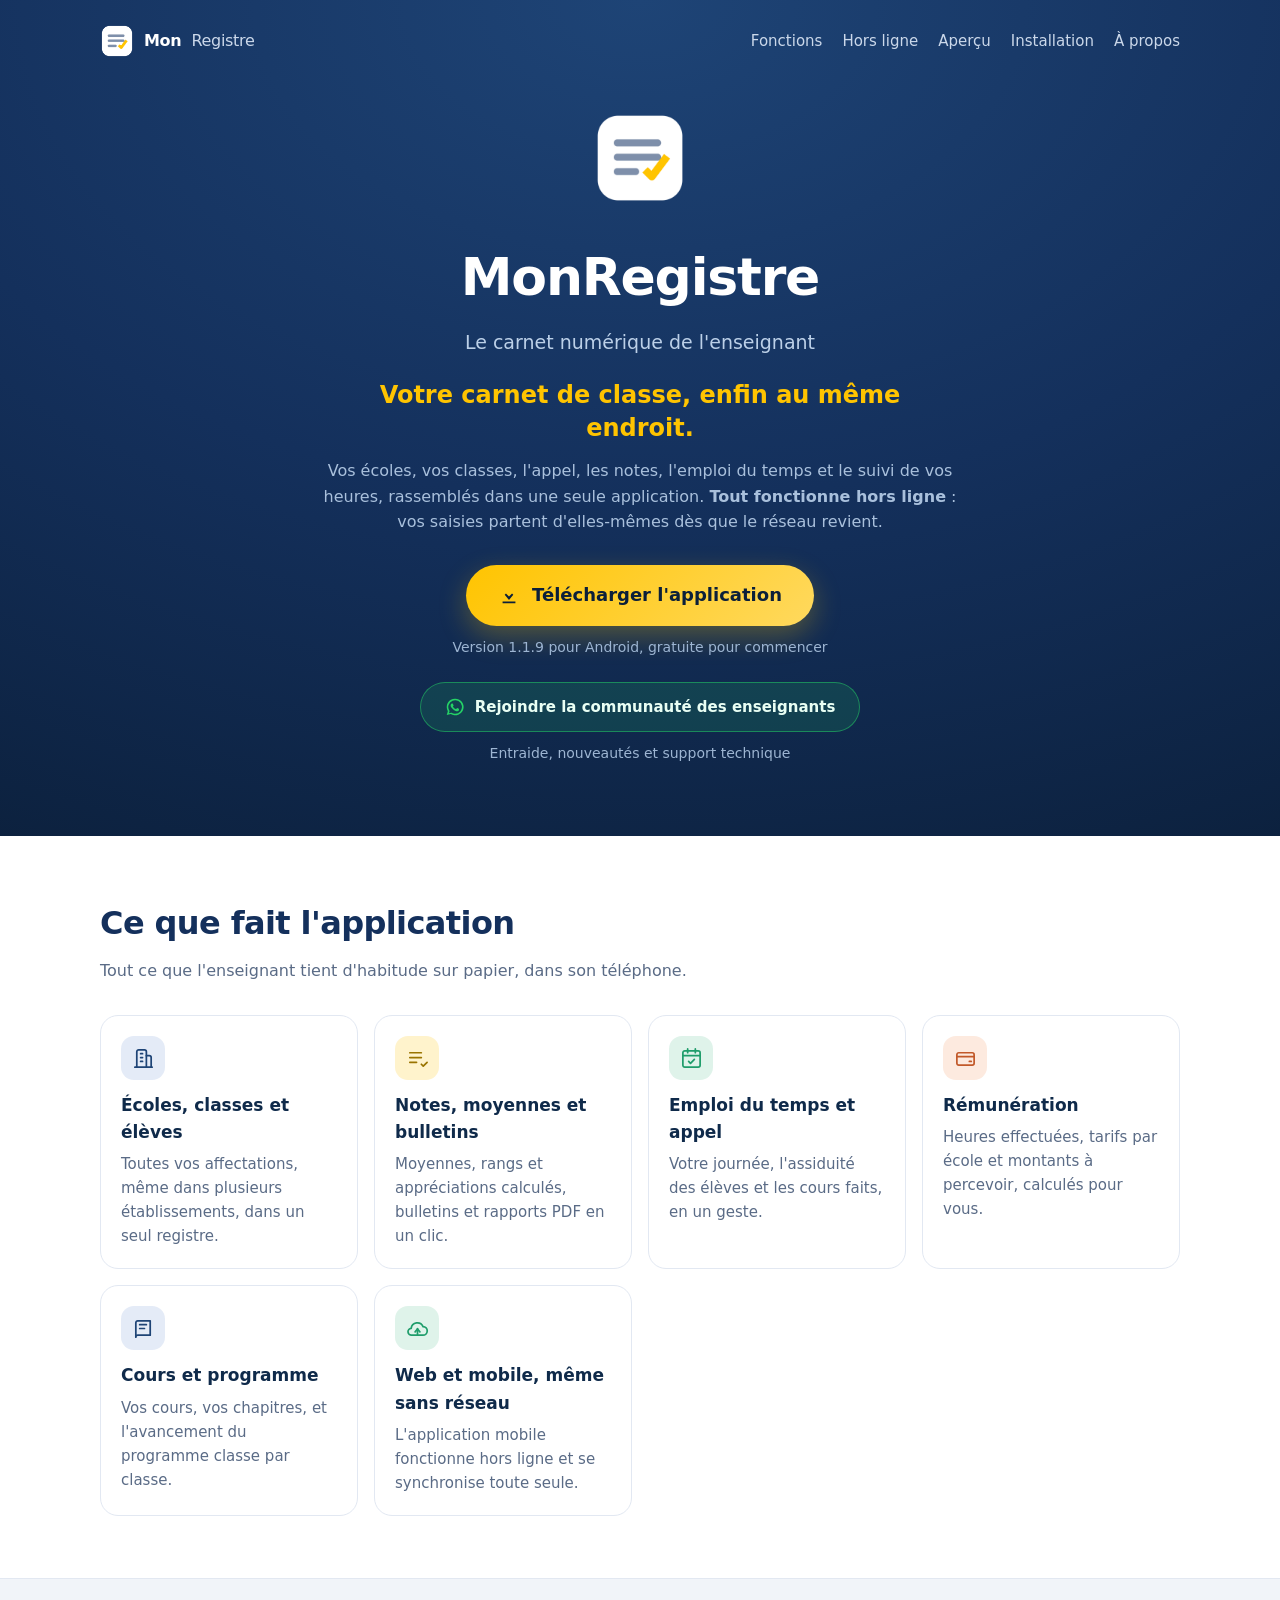
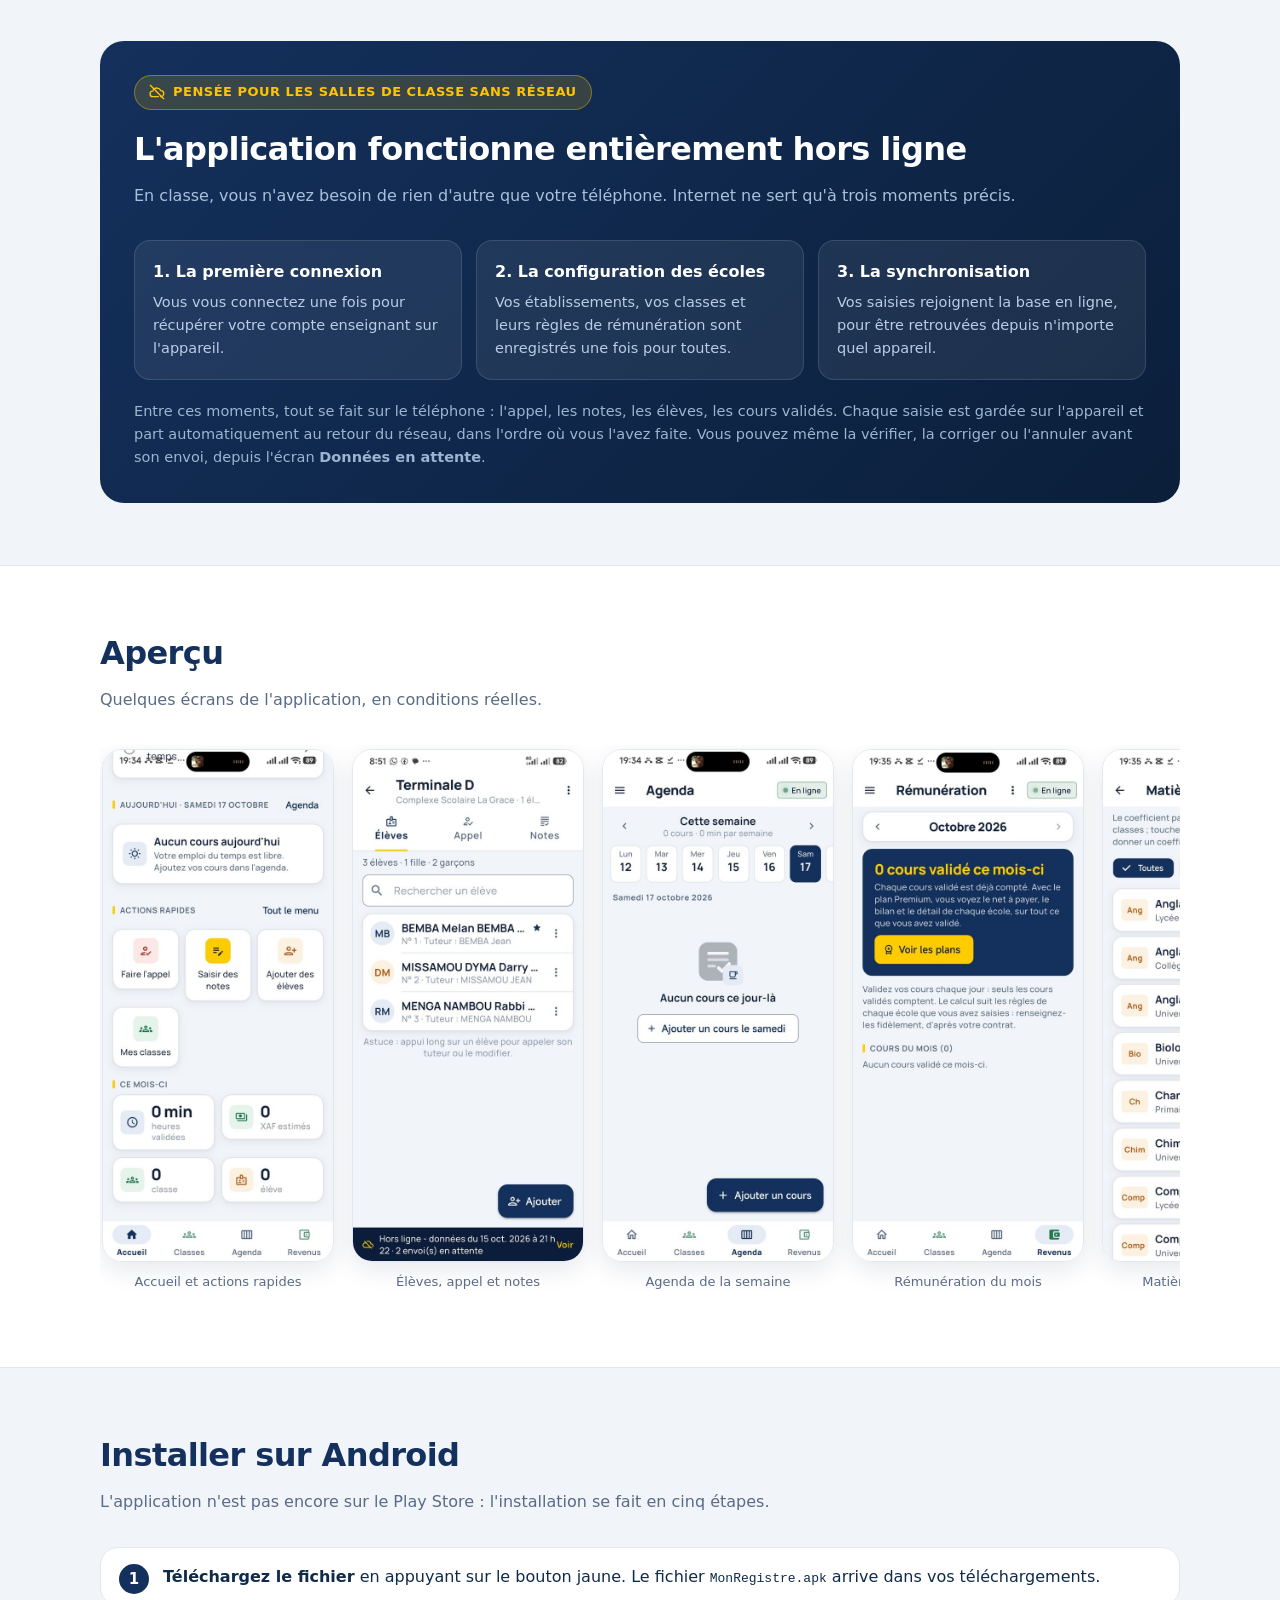
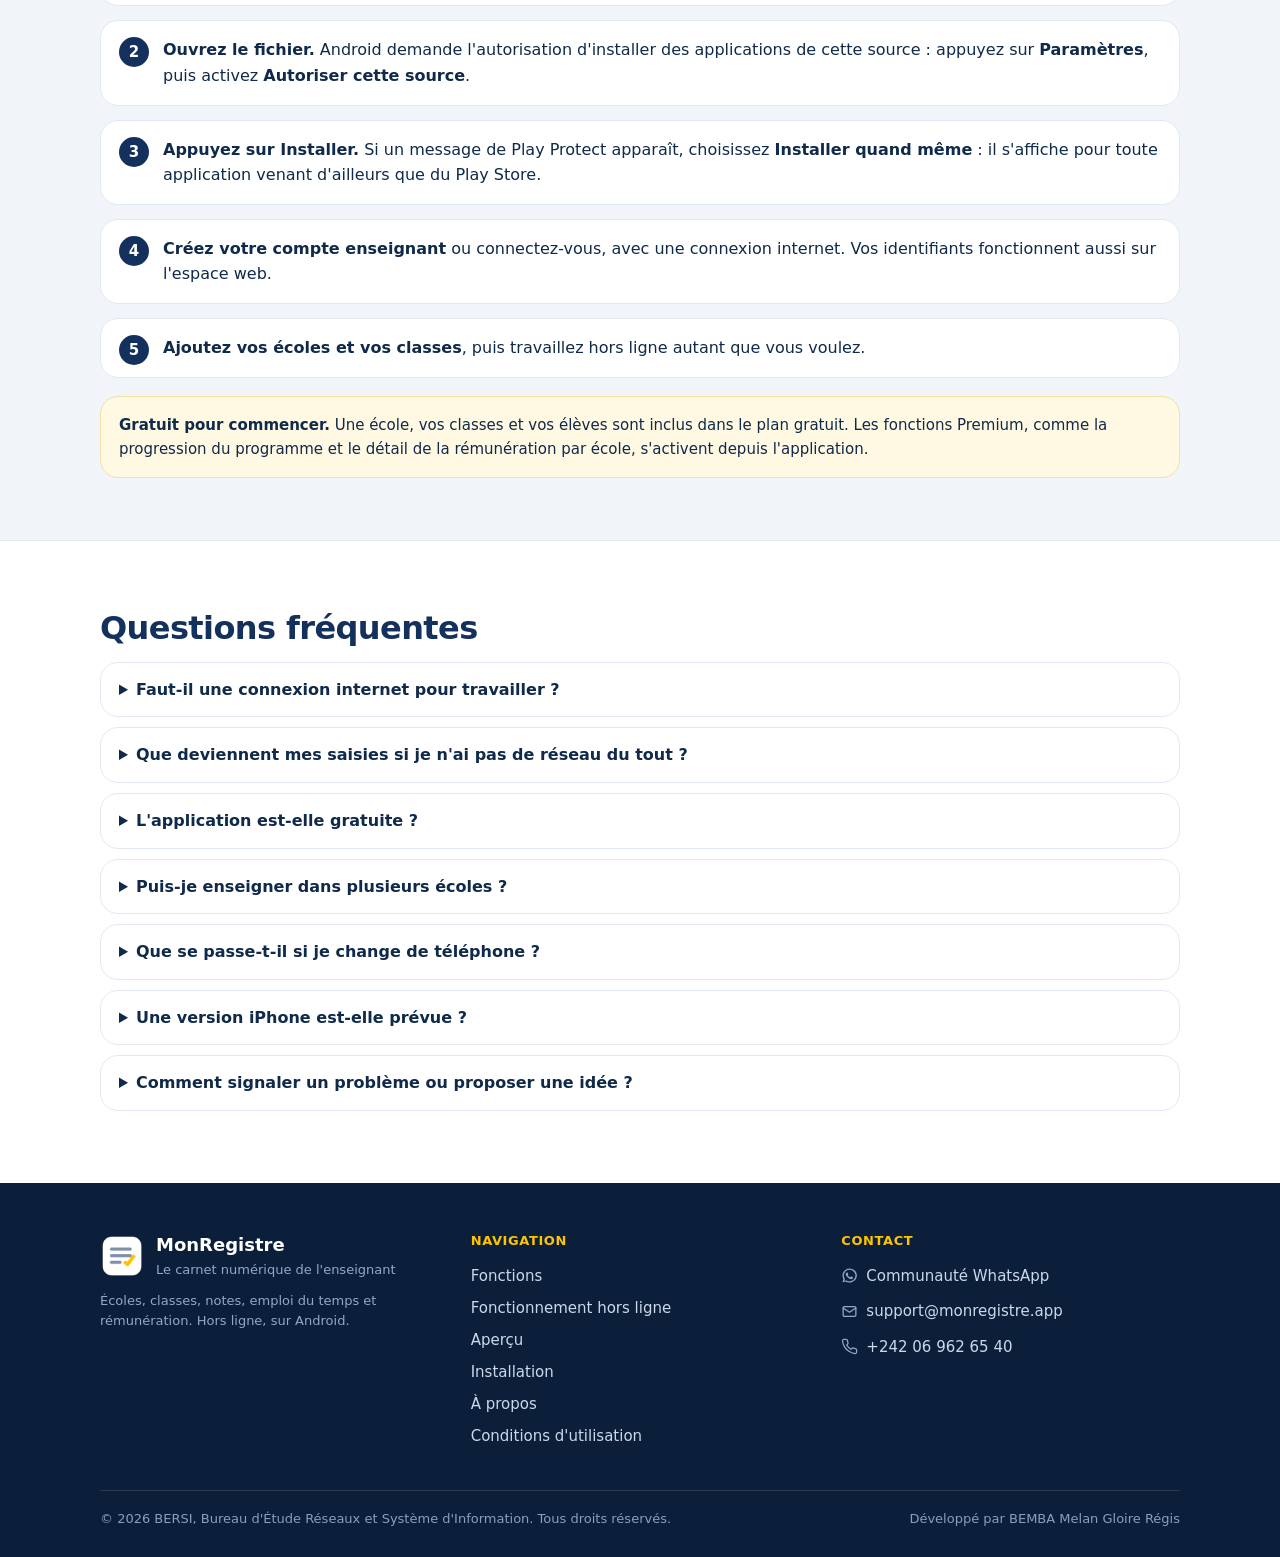
==== index.html @ e122d0eb "Mise à jour de MonRegistre" ====
<!DOCTYPE html>
<html lang="fr">
<head>
<meta charset="utf-8">
<meta name="viewport" content="width=device-width, initial-scale=1">
<title>MonRegistre - Le carnet numérique de l'enseignant</title>
<meta name="description" content="Écoles, classes, élèves, appel, notes, bulletins, emploi du temps et rémunération. L'application fonctionne entièrement hors ligne et se synchronise toute seule. Téléchargement gratuit pour Android.">
<meta name="theme-color" content="#14305C">
<link rel="icon" href="assets/favicon.png" type="image/png">
<meta property="og:title" content="MonRegistre - Le carnet numérique de l'enseignant">
<meta property="og:description" content="Votre carnet de classe, enfin au même endroit. Fonctionne hors ligne, sur Android.">
<meta property="og:image" content="assets/social.png">
<meta property="og:type" content="website">
<style>
  :root {
    --deep:   #0B1F3A;
    --navy:   #14305C;
    --steel:  #1E4476;
    --yellow: #FFC400;
    --amber:  #FFD95E;
    --green:  #1F9D6B;
    --ink:    #0F2A4A;
    --grey:   #5A6B86;
    --line:   #E2E8F2;
    --paper:  #F1F4F9;
    --radius: 18px;
  }
  * { box-sizing: border-box; }
  body {
    margin: 0;
    font-family: system-ui, -apple-system, "Segoe UI", Roboto, "Helvetica Neue", Arial, sans-serif;
    color: var(--ink);
    background: #fff;
    line-height: 1.6;
  }
  .wrap { width: min(1080px, 92vw); margin: 0 auto; }
  a { color: var(--steel); }

  /* ---------------------------------------------------------- en-tête */
  header {
    background: radial-gradient(120% 120% at 50% 0%, var(--steel) 0%, var(--navy) 50%, var(--deep) 100%);
    color: #fff;
    padding: 24px 0 72px;
    text-align: center;
  }
  .nav { display: flex; align-items: center; justify-content: space-between; margin-bottom: 52px; }
  .brand { display: flex; align-items: center; gap: 10px; font-weight: 800; letter-spacing: -.3px; }
  .brand img { width: 34px; height: 34px; }
  .brand b { font-weight: 800; }
  .brand span { font-weight: 400; color: #cbd8ea; }
  .nav-links { display: flex; align-items: center; }
  .nav-links a { color: #cbd8ea; text-decoration: none; font-size: 15px; margin-left: 20px; }
  .nav-links a:hover { color: #fff; }

  .burger {
    display: none; background: none; border: 1px solid rgba(255,255,255,.25);
    border-radius: 12px; padding: 8px 10px; cursor: pointer; color: #fff; line-height: 0;
  }
  .burger svg { width: 24px; height: 24px; }
  .drawer-backdrop {
    position: fixed; inset: 0; background: rgba(11,31,58,.6);
    opacity: 0; pointer-events: none; transition: opacity .25s ease; z-index: 40;
  }
  .drawer {
    position: fixed; top: 0; right: 0; bottom: 0; width: min(78vw, 300px);
    background: var(--navy); border-left: 1px solid rgba(255,255,255,.12);
    transform: translateX(100%); transition: transform .28s ease; z-index: 50;
    padding: 20px; display: flex; flex-direction: column; gap: 4px; text-align: left;
  }
  .drawer-head { display: flex; align-items: center; justify-content: space-between; margin-bottom: 18px; }
  .drawer-head span { display: flex; align-items: center; gap: 10px; color: #fff; font-weight: 800; }
  .drawer-head img { width: 32px; height: 32px; }
  .drawer-head .burger { display: inline-flex; }
  .drawer a {
    display: block; color: #cbd8ea; text-decoration: none; font-size: 16px;
    padding: 13px 12px; border-radius: 12px;
  }
  .drawer a:hover, .drawer a:focus { background: rgba(255,255,255,.08); color: #fff; }
  .drawer .drawer-cta {
    margin-top: 14px; text-align: center; font-weight: 800; color: #0B1F3A;
    background: linear-gradient(135deg, var(--yellow), var(--amber));
  }
  body.menu-ouvert { overflow: hidden; }
  body.menu-ouvert .drawer { transform: translateX(0); }
  body.menu-ouvert .drawer-backdrop { opacity: 1; pointer-events: auto; }

  .hero-logo { width: 96px; height: 96px; }
  header h1 { font-size: clamp(32px, 5.6vw, 52px); margin: 22px 0 8px; letter-spacing: -1.2px; }
  header h1 b { color: #fff; }
  header .slogan { font-size: clamp(16px, 2.4vw, 19px); color: #bcd0e8; margin: 0; }
  header .claim {
    font-size: clamp(18px, 2.8vw, 24px); font-weight: 700; color: var(--yellow);
    margin: 22px auto 0; max-width: 620px; line-height: 1.35;
  }
  header .pitch { max-width: 640px; margin: 14px auto 0; color: #a9c0dc; }

  .cta { margin-top: 30px; display: flex; flex-direction: column; align-items: center; gap: 10px; }
  .btn {
    display: inline-flex; align-items: center; gap: 12px;
    background: linear-gradient(135deg, var(--yellow), var(--amber));
    color: #0B1F3A; font-weight: 800; font-size: 18px;
    padding: 16px 32px; border-radius: 999px; text-decoration: none;
    box-shadow: 0 10px 28px rgba(255,196,0,.28);
  }
  .btn:hover { filter: brightness(1.04); }
  .btn svg { width: 22px; height: 22px; }
  .meta { color: #9db5d2; font-size: 14px; margin: 0; }
  .meta a { color: var(--amber); text-decoration: underline; }
  .btn-whatsapp {
    display: inline-flex; align-items: center; gap: 10px;
    margin-top: 14px; padding: 12px 24px; border-radius: 999px;
    color: #e9fff4; text-decoration: none; font-weight: 700; font-size: 15px;
    background: rgba(37,211,102,.14); border: 1px solid rgba(37,211,102,.5);
  }
  .btn-whatsapp:hover { background: rgba(37,211,102,.24); color: #fff; }
  .btn-whatsapp svg { width: 20px; height: 20px; color: #25D366; }

  /* ---------------------------------------------------------- sections */
  section { padding: 62px 0; }
  section.alt { background: var(--paper); border-top: 1px solid var(--line); border-bottom: 1px solid var(--line); }
  h2 { font-size: clamp(24px, 3.4vw, 32px); letter-spacing: -.6px; margin: 0 0 8px; color: var(--navy); }
  .lead { color: var(--grey); margin: 0 0 32px; }

  .grid { display: grid; gap: 16px; grid-template-columns: repeat(auto-fit, minmax(255px, 1fr)); }
  .card { background: #fff; border: 1px solid var(--line); border-radius: var(--radius); padding: 20px; }
  .card h3 { margin: 12px 0 6px; font-size: 17px; }
  .card p { margin: 0; color: var(--grey); font-size: 15px; }
  .ico { width: 44px; height: 44px; border-radius: 13px; display: grid; place-items: center; }
  .ico svg { width: 23px; height: 23px; }
  .ico.b { background: #E4EBF7; color: var(--steel); }
  .ico.y { background: #FFF3CC; color: #9A7400; }
  .ico.g { background: #DFF3EA; color: var(--green); }
  .ico.o { background: #FDEADF; color: #C2592A; }

  /* ---------------------------------------------------------- hors ligne */
  .offline {
    background: linear-gradient(135deg, var(--navy), var(--deep));
    color: #fff; border-radius: 24px; padding: 34px;
  }
  .offline h2 { color: #fff; }
  .offline .lead { color: #a9c0dc; }
  .offline .badge {
    display: inline-flex; align-items: center; gap: 8px; margin-bottom: 14px;
    background: rgba(255,196,0,.16); color: var(--yellow);
    border: 1px solid rgba(255,196,0,.4); border-radius: 999px;
    padding: 6px 14px; font-size: 13px; font-weight: 700;
    text-transform: uppercase; letter-spacing: .5px;
  }
  .offline .badge svg { width: 16px; height: 16px; }
  .offline-grid { display: grid; gap: 14px; grid-template-columns: repeat(auto-fit, minmax(230px, 1fr)); margin-top: 8px; }
  .offline-item {
    background: rgba(255,255,255,.07); border: 1px solid rgba(255,255,255,.12);
    border-radius: 16px; padding: 18px;
  }
  .offline-item h3 { margin: 0 0 6px; font-size: 16px; color: #fff; }
  .offline-item p { margin: 0; font-size: 14.5px; color: #b9cde6; }
  .offline-note { margin: 20px 0 0; font-size: 14.5px; color: #9db5d2; }

  /* ---------------------------------------------------------- captures */
  .shots { display: flex; gap: 18px; overflow-x: auto; padding: 4px 2px 12px; scroll-snap-type: x mandatory; }
  .shots figure { margin: 0; flex: 0 0 auto; width: 232px; scroll-snap-align: center; }
  .shots img {
    width: 100%; border-radius: 20px; border: 1px solid var(--line); display: block;
    box-shadow: 0 8px 24px rgba(15,42,74,.10);
  }
  .shots figcaption { font-size: 13px; color: var(--grey); margin-top: 10px; text-align: center; }

  /* ---------------------------------------------------------- étapes */
  ol.steps { counter-reset: step; list-style: none; padding: 0; margin: 0; display: grid; gap: 14px; }
  ol.steps li {
    counter-increment: step; position: relative; padding: 16px 18px 16px 62px;
    background: #fff; border: 1px solid var(--line); border-radius: var(--radius);
  }
  ol.steps li::before {
    content: counter(step); position: absolute; left: 18px; top: 16px;
    width: 30px; height: 30px; border-radius: 50%; background: var(--navy); color: #fff;
    display: grid; place-items: center; font-weight: 700; font-size: 15px;
  }
  .note {
    margin-top: 18px; padding: 16px 18px; border-radius: var(--radius);
    background: #FFF8E3; border: 1px solid #F3E0A8; font-size: 15px;
  }

  details { border: 1px solid var(--line); border-radius: var(--radius); padding: 14px 18px; background: #fff; margin-bottom: 10px; }
  details[open] { border-color: #C9D7EB; }
  summary { cursor: pointer; font-weight: 600; }
  details p { color: var(--grey); margin: 10px 0 0; }

  /* ---------------------------------------------------------- pied de page */
  footer { background: var(--deep); color: #a9c0dc; padding: 48px 0 28px; font-size: 15px; }
  footer a { color: #cbd8ea; text-decoration: none; }
  footer a:hover { color: #fff; }
  .foot-grid { display: grid; gap: 32px; grid-template-columns: repeat(auto-fit, minmax(230px, 1fr)); align-items: start; }
  .foot-brand { display: flex; align-items: center; gap: 12px; margin-bottom: 10px; }
  .foot-brand img { width: 44px; height: 44px; }
  .foot-brand b { color: #fff; font-size: 18px; }
  .foot-brand span { display: block; font-size: 13px; color: #90a9c8; }
  .foot-col h4 {
    margin: 0 0 12px; font-size: 13px; letter-spacing: .6px; text-transform: uppercase;
    color: var(--yellow); font-weight: 700;
  }
  .foot-col ul { list-style: none; margin: 0; padding: 0; }
  .foot-col li { margin-bottom: 8px; }
  .foot-col li span { display: inline-flex; align-items: center; gap: 8px; }
  .foot-col svg { width: 17px; height: 17px; flex: none; color: #90a9c8; }
  .foot-bottom {
    margin-top: 34px; padding-top: 18px; border-top: 1px solid rgba(255,255,255,.12);
    display: flex; flex-wrap: wrap; gap: 10px; justify-content: space-between;
    font-size: 13px; color: #87a0bf;
  }

  @media (max-width: 760px) {
    .nav-links { display: none; }
    .nav > .burger { display: inline-flex; }
    .nav { margin-bottom: 34px; }
    .offline { padding: 24px; border-radius: 20px; }
  }
</style>
</head>
<body>

<header>
  <div class="wrap">
    <nav class="nav">
      <span class="brand"><img src="assets/logo.png" alt=""><b>Mon</b><span>Registre</span></span>
      <span class="nav-links">
        <a href="#fonctions">Fonctions</a>
        <a href="#hors-ligne">Hors ligne</a>
        <a href="#apercu">Aperçu</a>
        <a href="#installer">Installation</a>
        <a href="https://monregistre-backend.onrender.com/dashboard/a-propos">À propos</a>
      </span>
      <button class="burger" id="burger" aria-label="Ouvrir le menu" aria-expanded="false" aria-controls="drawer">
        <svg viewBox="0 0 24 24" fill="none" stroke="currentColor" stroke-width="2" stroke-linecap="round">
          <path d="M4 7h16M4 12h16M4 17h16"/>
        </svg>
      </button>
    </nav>

    <img class="hero-logo" src="assets/logo.png" alt="Logo MonRegistre">
    <h1>Mon<b>Registre</b></h1>
    <p class="slogan">Le carnet numérique de l'enseignant</p>
    <p class="claim">Votre carnet de classe, enfin au même endroit.</p>
    <p class="pitch">
      Vos écoles, vos classes, l'appel, les notes, l'emploi du temps et le suivi de vos heures,
      rassemblés dans une seule application. <b>Tout fonctionne hors ligne</b> : vos saisies partent
      d'elles-mêmes dès que le réseau revient.
    </p>

    <div class="cta">
      <a class="btn" id="download"
         href="https://github.com/melangloirebemba-sudo/monregistre-backend/releases/download/V1.1.9/MonRegistre.apk">
        <svg viewBox="0 0 24 24" fill="currentColor" aria-hidden="true"><path d="M12 3v10.6l3.3-3.3 1.4 1.4L12 17.4l-4.7-5.7 1.4-1.4 3.3 3.3V3h2zM5 19h14v2H5v-2z"/></svg>
        Télécharger l'application
      </a>
      <p class="meta" id="release-info">Version 1.1.9 pour Android, gratuite pour commencer</p>

      <a class="btn-whatsapp"
         href="https://chat.whatsapp.com/EX14AOy8iLE2uWjXJ4knBV?s=cl&amp;p=a&amp;mlu=4&amp;ilr=4&amp;iam=2"
         target="_blank" rel="noopener">
        <svg viewBox="0 0 24 24" fill="currentColor" aria-hidden="true"><path d="M12 2a10 10 0 0 0-8.6 15l-1.3 4.7 4.8-1.3A10 10 0 1 0 12 2Zm0 18.2a8.2 8.2 0 0 1-4.2-1.2l-.3-.2-2.8.8.8-2.8-.2-.3A8.2 8.2 0 1 1 12 20.2Zm4.5-6.1c-.2-.1-1.5-.7-1.7-.8s-.4-.1-.6.1-.6.8-.8 1-.3.2-.5.1a6.7 6.7 0 0 1-3.3-2.9c-.2-.4.2-.4.6-1.2a.5.5 0 0 0 0-.5l-.8-1.8c-.2-.5-.4-.4-.6-.4h-.5a1 1 0 0 0-.7.3 2.8 2.8 0 0 0-.9 2.1 4.9 4.9 0 0 0 1 2.6 11 11 0 0 0 4.3 3.8c1.6.6 2.2.7 3 .6a2.5 2.5 0 0 0 1.7-1.2 2.1 2.1 0 0 0 .1-1.2c-.1-.1-.2-.2-.4-.3Z"/></svg>
        Rejoindre la communauté des enseignants
      </a>
      <p class="meta">Entraide, nouveautés et support technique</p>
    </div>
  </div>
</header>

<div class="drawer-backdrop" id="drawer-backdrop"></div>

<aside class="drawer" id="drawer" aria-label="Menu">
  <div class="drawer-head">
    <span><img src="assets/logo.png" alt="">MonRegistre</span>
    <button class="burger" id="drawer-close" aria-label="Fermer le menu">
      <svg viewBox="0 0 24 24" fill="none" stroke="currentColor" stroke-width="2" stroke-linecap="round">
        <path d="M6 6l12 12M18 6L6 18"/>
      </svg>
    </button>
  </div>
  <a href="#fonctions">Fonctions</a>
  <a href="#hors-ligne">Hors ligne</a>
  <a href="#apercu">Aperçu</a>
  <a href="#installer">Installation</a>
  <a href="#questions">Questions fréquentes</a>
  <a href="https://monregistre-backend.onrender.com/dashboard/a-propos">À propos</a>
  <a href="https://monregistre-backend.onrender.com/dashboard/conditions">Conditions d'utilisation</a>
  <a href="https://chat.whatsapp.com/EX14AOy8iLE2uWjXJ4knBV?s=cl&amp;p=a&amp;mlu=4&amp;ilr=4&amp;iam=2" target="_blank" rel="noopener">Communauté WhatsApp</a>
  <a class="drawer-cta"
     href="https://github.com/melangloirebemba-sudo/monregistre-backend/releases/download/V1.1.9/MonRegistre.apk">
    Télécharger l'application
  </a>
</aside>

<section id="fonctions">
  <div class="wrap">
    <h2>Ce que fait l'application</h2>
    <p class="lead">Tout ce que l'enseignant tient d'habitude sur papier, dans son téléphone.</p>
    <div class="grid">

      <div class="card">
        <div class="ico b"><svg viewBox="0 0 24 24" fill="none" stroke="currentColor" stroke-width="1.8" stroke-linecap="round" stroke-linejoin="round"><path d="M3 21h18"/><path d="M5 21V5a2 2 0 0 1 2-2h6a2 2 0 0 1 2 2v16"/><path d="M15 9h3a2 2 0 0 1 2 2v10"/><path d="M9 7h2M9 11h2M9 15h2"/></svg></div>
        <h3>Écoles, classes et élèves</h3>
        <p>Toutes vos affectations, même dans plusieurs établissements, dans un seul registre.</p>
      </div>

      <div class="card">
        <div class="ico y"><svg viewBox="0 0 24 24" fill="none" stroke="currentColor" stroke-width="1.8" stroke-linecap="round" stroke-linejoin="round"><path d="M4 6h12M4 11h12M4 16h7"/><path d="m16 18 2 2 4-4"/></svg></div>
        <h3>Notes, moyennes et bulletins</h3>
        <p>Moyennes, rangs et appréciations calculés, bulletins et rapports PDF en un clic.</p>
      </div>

      <div class="card">
        <div class="ico g"><svg viewBox="0 0 24 24" fill="none" stroke="currentColor" stroke-width="1.8" stroke-linecap="round" stroke-linejoin="round"><rect x="3" y="4" width="18" height="17" rx="2"/><path d="M3 9h18M8 2v4M16 2v4"/><path d="m9 15 2 2 4-4"/></svg></div>
        <h3>Emploi du temps et appel</h3>
        <p>Votre journée, l'assiduité des élèves et les cours faits, en un geste.</p>
      </div>

      <div class="card">
        <div class="ico o"><svg viewBox="0 0 24 24" fill="none" stroke="currentColor" stroke-width="1.8" stroke-linecap="round" stroke-linejoin="round"><rect x="3" y="6" width="18" height="13" rx="2"/><path d="M3 10h18"/><path d="M16 15h2"/></svg></div>
        <h3>Rémunération</h3>
        <p>Heures effectuées, tarifs par école et montants à percevoir, calculés pour vous.</p>
      </div>

      <div class="card">
        <div class="ico b"><svg viewBox="0 0 24 24" fill="none" stroke="currentColor" stroke-width="1.8" stroke-linecap="round" stroke-linejoin="round"><path d="M4 19V6a2 2 0 0 1 2-2h13v15H6a2 2 0 0 0-2 2Z"/><path d="M8 8h7M8 12h5"/></svg></div>
        <h3>Cours et programme</h3>
        <p>Vos cours, vos chapitres, et l'avancement du programme classe par classe.</p>
      </div>

      <div class="card">
        <div class="ico g"><svg viewBox="0 0 24 24" fill="none" stroke="currentColor" stroke-width="1.8" stroke-linecap="round" stroke-linejoin="round"><path d="M17.5 19a4.5 4.5 0 0 0 .3-9 6.5 6.5 0 0 0-12.4 1.8A3.6 3.6 0 0 0 6 19Z"/><path d="M12 12v6"/><path d="m9.5 15.5 2.5-3 2.5 3"/></svg></div>
        <h3>Web et mobile, même sans réseau</h3>
        <p>L'application mobile fonctionne hors ligne et se synchronise toute seule.</p>
      </div>

    </div>
  </div>
</section>

<section class="alt" id="hors-ligne">
  <div class="wrap">
    <div class="offline">
      <span class="badge">
        <svg viewBox="0 0 24 24" fill="none" stroke="currentColor" stroke-width="2" stroke-linecap="round" stroke-linejoin="round"><path d="M17.5 19a4.5 4.5 0 0 0 .3-9 6.5 6.5 0 0 0-11.6-.7"/><path d="M5.5 10.8A3.6 3.6 0 0 0 6 19h8"/><path d="m2 2 20 20"/></svg>
        Pensée pour les salles de classe sans réseau
      </span>
      <h2>L'application fonctionne entièrement hors ligne</h2>
      <p class="lead">
        En classe, vous n'avez besoin de rien d'autre que votre téléphone. Internet ne sert
        qu'à trois moments précis.
      </p>

      <div class="offline-grid">
        <div class="offline-item">
          <h3>1. La première connexion</h3>
          <p>Vous vous connectez une fois pour récupérer votre compte enseignant sur l'appareil.</p>
        </div>
        <div class="offline-item">
          <h3>2. La configuration des écoles</h3>
          <p>Vos établissements, vos classes et leurs règles de rémunération sont enregistrés une fois pour toutes.</p>
        </div>
        <div class="offline-item">
          <h3>3. La synchronisation</h3>
          <p>Vos saisies rejoignent la base en ligne, pour être retrouvées depuis n'importe quel appareil.</p>
        </div>
      </div>

      <p class="offline-note">
        Entre ces moments, tout se fait sur le téléphone : l'appel, les notes, les élèves, les cours
        validés. Chaque saisie est gardée sur l'appareil et part automatiquement au retour du réseau,
        dans l'ordre où vous l'avez faite. Vous pouvez même la vérifier, la corriger ou l'annuler
        avant son envoi, depuis l'écran <b>Données en attente</b>.
      </p>
    </div>
  </div>
</section>

<section id="apercu">
  <div class="wrap">
    <h2>Aperçu</h2>
    <p class="lead">Quelques écrans de l'application, en conditions réelles.</p>
    <div class="shots">
      <figure><img src="assets/ecran-1.jpg" alt="Écran d'accueil de MonRegistre"><figcaption>Accueil et actions rapides</figcaption></figure>
      <figure><img src="assets/ecran-2.jpg" alt="Liste des élèves d'une classe"><figcaption>Élèves, appel et notes</figcaption></figure>
      <figure><img src="assets/ecran-3.jpg" alt="Agenda de la semaine"><figcaption>Agenda de la semaine</figcaption></figure>
      <figure><img src="assets/ecran-4.jpg" alt="Écran de rémunération"><figcaption>Rémunération du mois</figcaption></figure>
      <figure><img src="assets/ecran-5.jpg" alt="Liste des matières et coefficients"><figcaption>Matières et coefficients</figcaption></figure>
      <figure><img src="assets/ecran-6.jpg" alt="Menu de l'application"><figcaption>Tout le registre dans un menu</figcaption></figure>
      <figure><img src="assets/ecran-7.jpg" alt="Données en attente d'envoi"><figcaption>Saisies hors ligne en attente</figcaption></figure>
    </div>
  </div>
</section>

<section class="alt" id="installer">
  <div class="wrap">
    <h2>Installer sur Android</h2>
    <p class="lead">L'application n'est pas encore sur le Play Store : l'installation se fait en cinq étapes.</p>
    <ol class="steps">
      <li><b>Téléchargez le fichier</b> en appuyant sur le bouton jaune. Le fichier <code>MonRegistre.apk</code> arrive dans vos téléchargements.</li>
      <li><b>Ouvrez le fichier.</b> Android demande l'autorisation d'installer des applications de cette source : appuyez sur <b>Paramètres</b>, puis activez <b>Autoriser cette source</b>.</li>
      <li><b>Appuyez sur Installer.</b> Si un message de Play Protect apparaît, choisissez <b>Installer quand même</b> : il s'affiche pour toute application venant d'ailleurs que du Play Store.</li>
      <li><b>Créez votre compte enseignant</b> ou connectez-vous, avec une connexion internet. Vos identifiants fonctionnent aussi sur l'espace web.</li>
      <li><b>Ajoutez vos écoles et vos classes</b>, puis travaillez hors ligne autant que vous voulez.</li>
    </ol>
    <div class="note">
      <b>Gratuit pour commencer.</b> Une école, vos classes et vos élèves sont inclus dans le plan
      gratuit. Les fonctions Premium, comme la progression du programme et le détail de la
      rémunération par école, s'activent depuis l'application.
    </div>
  </div>
</section>

<section id="questions">
  <div class="wrap">
    <h2>Questions fréquentes</h2>

    <details>
      <summary>Faut-il une connexion internet pour travailler ?</summary>
      <p>
        Non. Une fois connecté la première fois et vos écoles configurées, tout fonctionne hors
        ligne : l'appel, les notes, les élèves, l'emploi du temps et les cours validés. La
        connexion ne sert qu'à envoyer vos données vers la base en ligne, et cet envoi se fait
        tout seul dès que le réseau revient.
      </p>
    </details>

    <details>
      <summary>Que deviennent mes saisies si je n'ai pas de réseau du tout ?</summary>
      <p>
        Elles sont gardées sur le téléphone, dans l'ordre où vous les avez faites, et visibles
        dans l'écran « Données en attente ». Vous pouvez les vérifier, les corriger ou les
        annuler avant leur envoi. Rien n'est perdu.
      </p>
    </details>

    <details>
      <summary>L'application est-elle gratuite ?</summary>
      <p>
        Le téléchargement et le plan gratuit le sont : une école, vos classes et vos élèves.
        Les fonctions Premium sont proposées dans l'application, sans obligation.
      </p>
    </details>

    <details>
      <summary>Puis-je enseigner dans plusieurs écoles ?</summary>
      <p>
        Oui, c'est même la raison d'être de l'application. Chaque école garde ses classes, ses
        matières, ses coefficients et ses règles de rémunération.
      </p>
    </details>

    <details>
      <summary>Que se passe-t-il si je change de téléphone ?</summary>
      <p>
        Installez l'application sur le nouvel appareil et connectez-vous avec les mêmes
        identifiants : vos écoles, classes, élèves et notes déjà synchronisés reviennent.
        Pensez à vérifier que rien ne reste en attente d'envoi sur l'ancien téléphone.
      </p>
    </details>

    <details>
      <summary>Une version iPhone est-elle prévue ?</summary>
      <p>Pas pour le moment. L'application mobile est disponible sur Android.</p>
    </details>

    <details>
      <summary>Comment signaler un problème ou proposer une idée ?</summary>
      <p>
        Rejoignez la
        <a href="https://chat.whatsapp.com/EX14AOy8iLE2uWjXJ4knBV?s=cl&amp;p=a&amp;mlu=4&amp;ilr=4&amp;iam=2">communauté WhatsApp</a>,
        écrivez à <a href="mailto:support@monregistre.app">support@monregistre.app</a>, ou
        contactez-nous au <a href="https://wa.me/242069626540">+242 06 962 65 40</a>, en précisant
        votre modèle de téléphone et votre version d'Android.
      </p>
    </details>
  </div>
</section>

<footer>
  <div class="wrap">
    <div class="foot-grid">

      <div class="foot-col">
        <div class="foot-brand">
          <img src="assets/logo.png" alt="">
          <span>
            <b>MonRegistre</b>
            <span>Le carnet numérique de l'enseignant</span>
          </span>
        </div>
        <p style="margin:0;font-size:13px;color:#90a9c8">
          Écoles, classes, notes, emploi du temps et rémunération. Hors ligne, sur Android.
        </p>
      </div>

      <div class="foot-col">
        <h4>Navigation</h4>
        <ul>
          <li><a href="#fonctions">Fonctions</a></li>
          <li><a href="#hors-ligne">Fonctionnement hors ligne</a></li>
          <li><a href="#apercu">Aperçu</a></li>
          <li><a href="#installer">Installation</a></li>
          <li><a href="https://monregistre-backend.onrender.com/dashboard/a-propos">À propos</a></li>
          <li><a href="https://monregistre-backend.onrender.com/dashboard/conditions">Conditions d'utilisation</a></li>
        </ul>
      </div>

      <div class="foot-col">
        <h4>Contact</h4>
        <ul>
          <li>
            <span>
              <svg viewBox="0 0 24 24" fill="currentColor" aria-hidden="true"><path d="M12 2a10 10 0 0 0-8.6 15l-1.3 4.7 4.8-1.3A10 10 0 1 0 12 2Zm0 18.2a8.2 8.2 0 0 1-4.2-1.2l-.3-.2-2.8.8.8-2.8-.2-.3A8.2 8.2 0 1 1 12 20.2Zm4.5-6.1c-.2-.1-1.5-.7-1.7-.8s-.4-.1-.6.1-.6.8-.8 1-.3.2-.5.1a6.7 6.7 0 0 1-3.3-2.9c-.2-.4.2-.4.6-1.2a.5.5 0 0 0 0-.5l-.8-1.8c-.2-.5-.4-.4-.6-.4h-.5a1 1 0 0 0-.7.3 2.8 2.8 0 0 0-.9 2.1 4.9 4.9 0 0 0 1 2.6 11 11 0 0 0 4.3 3.8c1.6.6 2.2.7 3 .6a2.5 2.5 0 0 0 1.7-1.2 2.1 2.1 0 0 0 .1-1.2c-.1-.1-.2-.2-.4-.3Z"/></svg>
              <a href="https://chat.whatsapp.com/EX14AOy8iLE2uWjXJ4knBV?s=cl&amp;p=a&amp;mlu=4&amp;ilr=4&amp;iam=2">Communauté WhatsApp</a>
            </span>
          </li>
          <li>
            <span>
              <svg viewBox="0 0 24 24" fill="none" stroke="currentColor" stroke-width="1.8" stroke-linecap="round" stroke-linejoin="round"><rect x="3" y="5" width="18" height="14" rx="2"/><path d="m3 7 9 6 9-6"/></svg>
              <a href="mailto:support@monregistre.app">support@monregistre.app</a>
            </span>
          </li>
          <li>
            <span>
              <svg viewBox="0 0 24 24" fill="none" stroke="currentColor" stroke-width="1.8" stroke-linecap="round" stroke-linejoin="round"><path d="M22 16.9v3a2 2 0 0 1-2.2 2 19.8 19.8 0 0 1-8.6-3.1 19.5 19.5 0 0 1-6-6A19.8 19.8 0 0 1 2.1 4.2 2 2 0 0 1 4.1 2h3a2 2 0 0 1 2 1.7c.1 1 .4 1.9.7 2.8a2 2 0 0 1-.5 2.1L8.1 9.9a16 16 0 0 0 6 6l1.3-1.2a2 2 0 0 1 2.1-.5c.9.3 1.8.6 2.8.7a2 2 0 0 1 1.7 2Z"/></svg>
              <a href="tel:+242069626540">+242 06 962 65 40</a>
            </span>
          </li>
        </ul>
      </div>

    </div>

    <div class="foot-bottom">
      <span>© 2026 BERSI, Bureau d'Étude Réseaux et Système d'Information. Tous droits réservés.</span>
      <span>Développé par BEMBA Melan Gloire Régis</span>
    </div>
  </div>
</footer>

<script>
  // Version, taille et date réelles de la dernière release GitHub.
  (async () => {
    const repo = 'melangloirebemba-sudo/monregistre-backend';
    try {
      const r = await fetch(`https://api.github.com/repos/${repo}/releases/latest`);
      if (!r.ok) return;
      const data = await r.json();
      const apk = (data.assets || []).find(a => a.name.toLowerCase() === 'monregistre.apk');
      if (!apk) return;
      document.getElementById('download').href = apk.browser_download_url;
      const mo = (apk.size / 1048576).toFixed(0);
      const date = new Date(data.published_at).toLocaleDateString('fr-FR');
      document.getElementById('release-info').textContent =
        `Version ${data.tag_name}, ${mo} Mo, publiée le ${date}, pour Android`;
    } catch (e) {
      /* hors ligne ou API indisponible : on garde le texte par défaut */
    }
  })();
</script>

<script>
  // Menu latéral sur petit écran.
  (() => {
    const corps = document.body;
    const ouvrir = document.getElementById('burger');
    const fermer = document.getElementById('drawer-close');
    const fond = document.getElementById('drawer-backdrop');
    const panneau = document.getElementById('drawer');

    const basculer = (ouvert) => {
      corps.classList.toggle('menu-ouvert', ouvert);
      ouvrir.setAttribute('aria-expanded', String(ouvert));
    };

    ouvrir.addEventListener('click', () => basculer(true));
    fermer.addEventListener('click', () => basculer(false));
    fond.addEventListener('click', () => basculer(false));
    panneau.querySelectorAll('a').forEach((lien) => lien.addEventListener('click', () => basculer(false)));
    document.addEventListener('keydown', (e) => {
      if (e.key === 'Escape') basculer(false);
    });
  })();
</script>
</body>
</html>
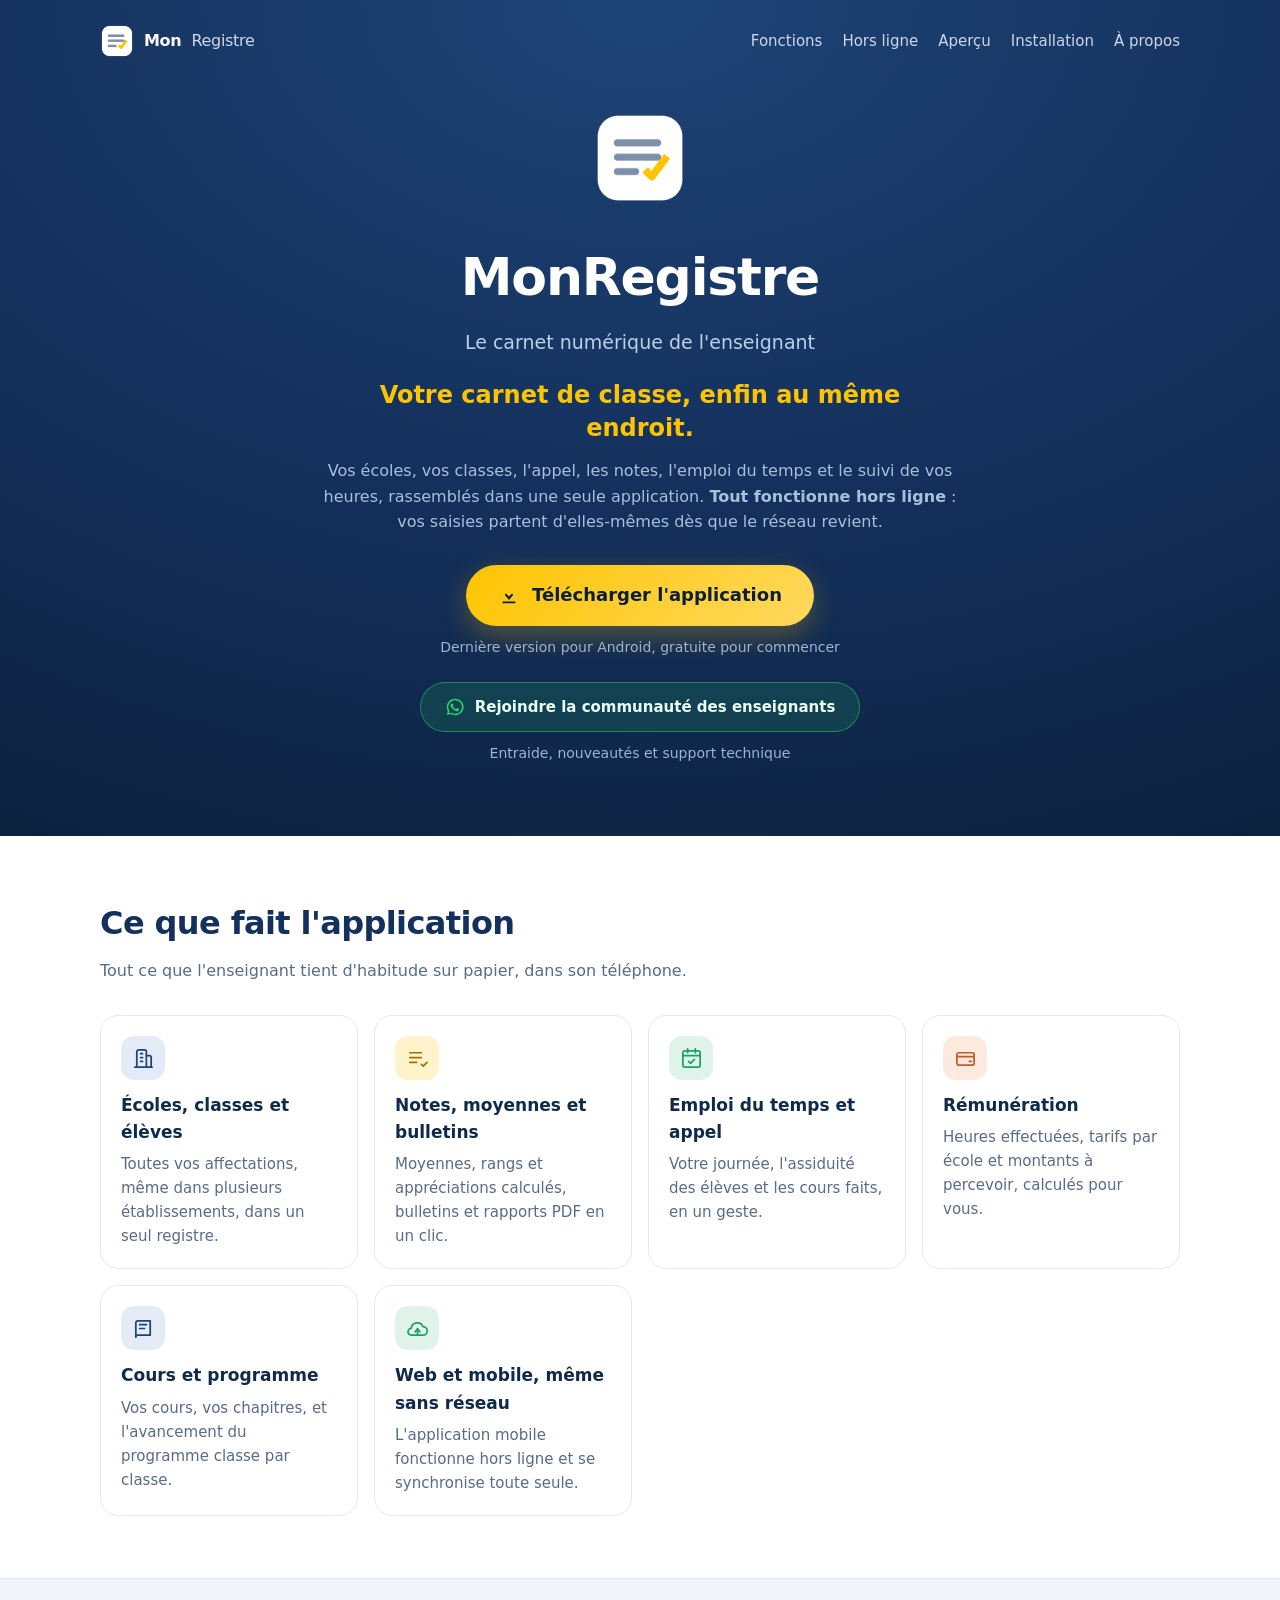
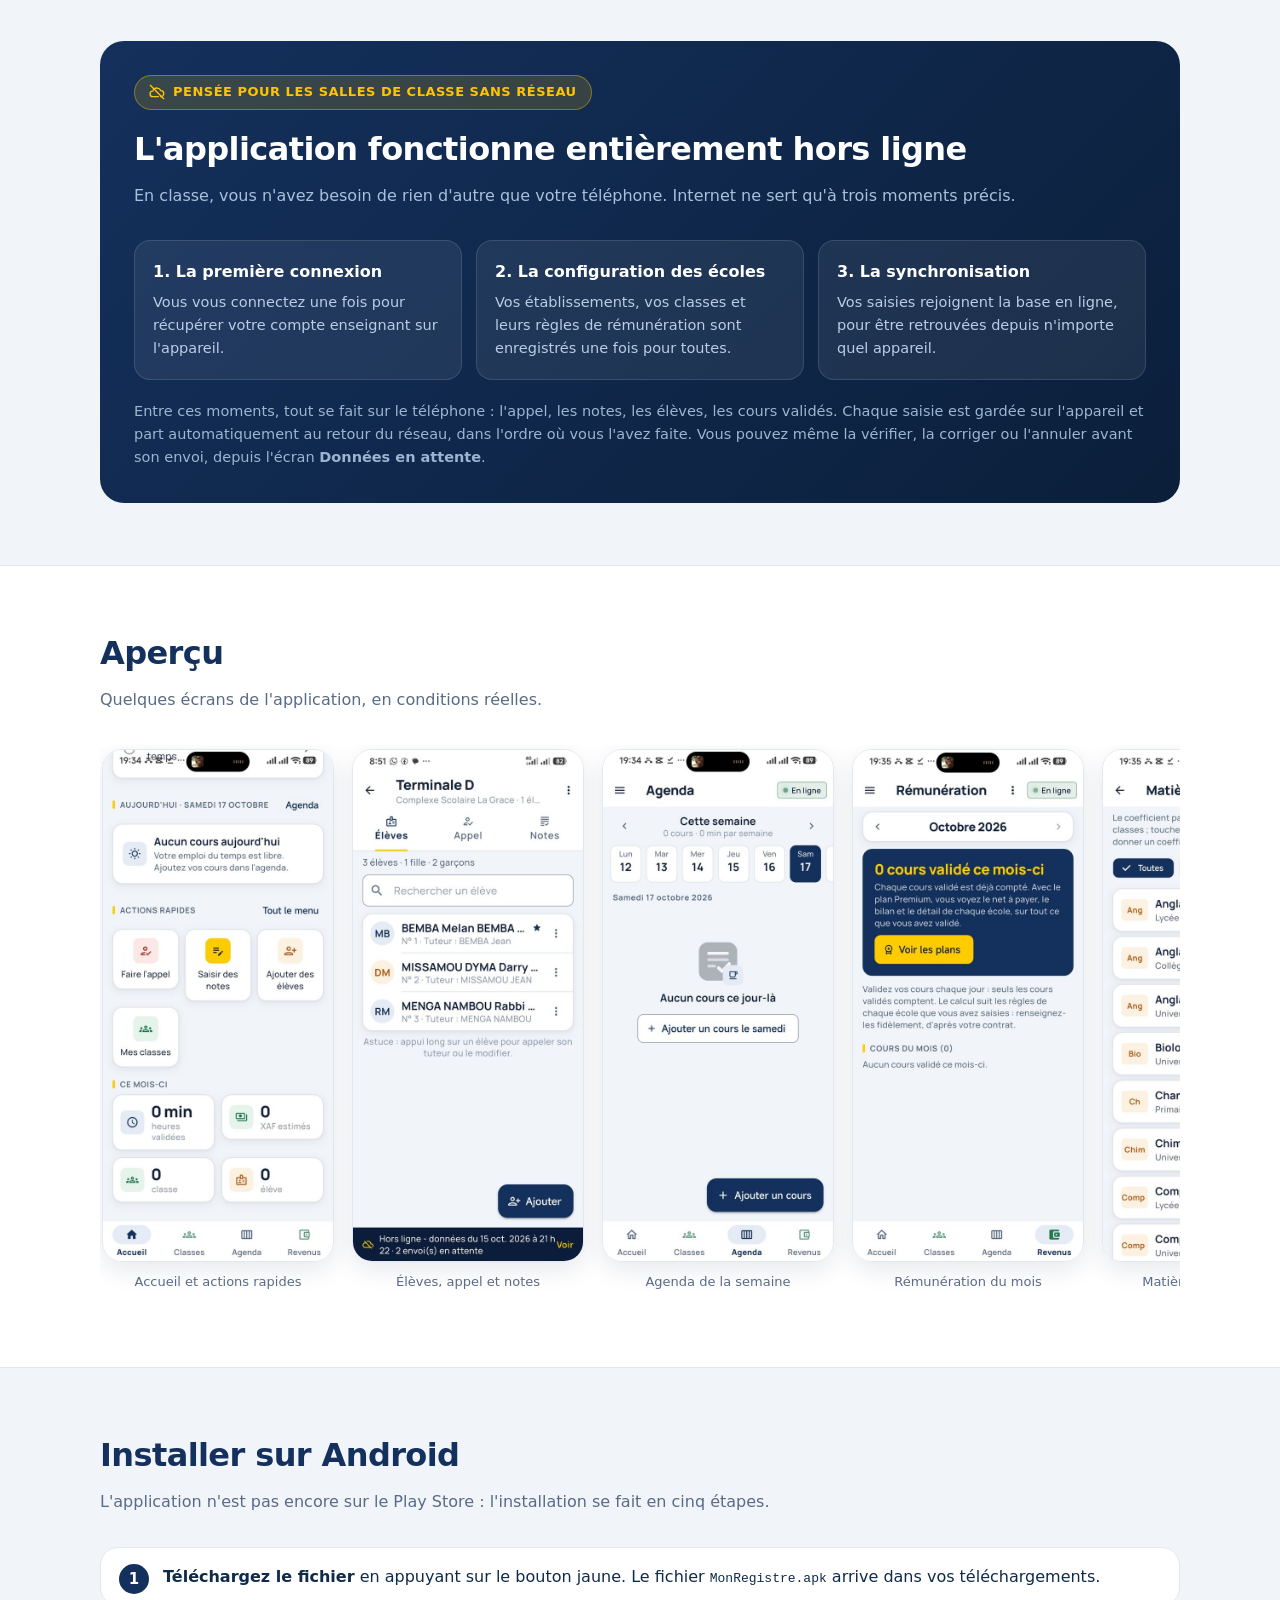
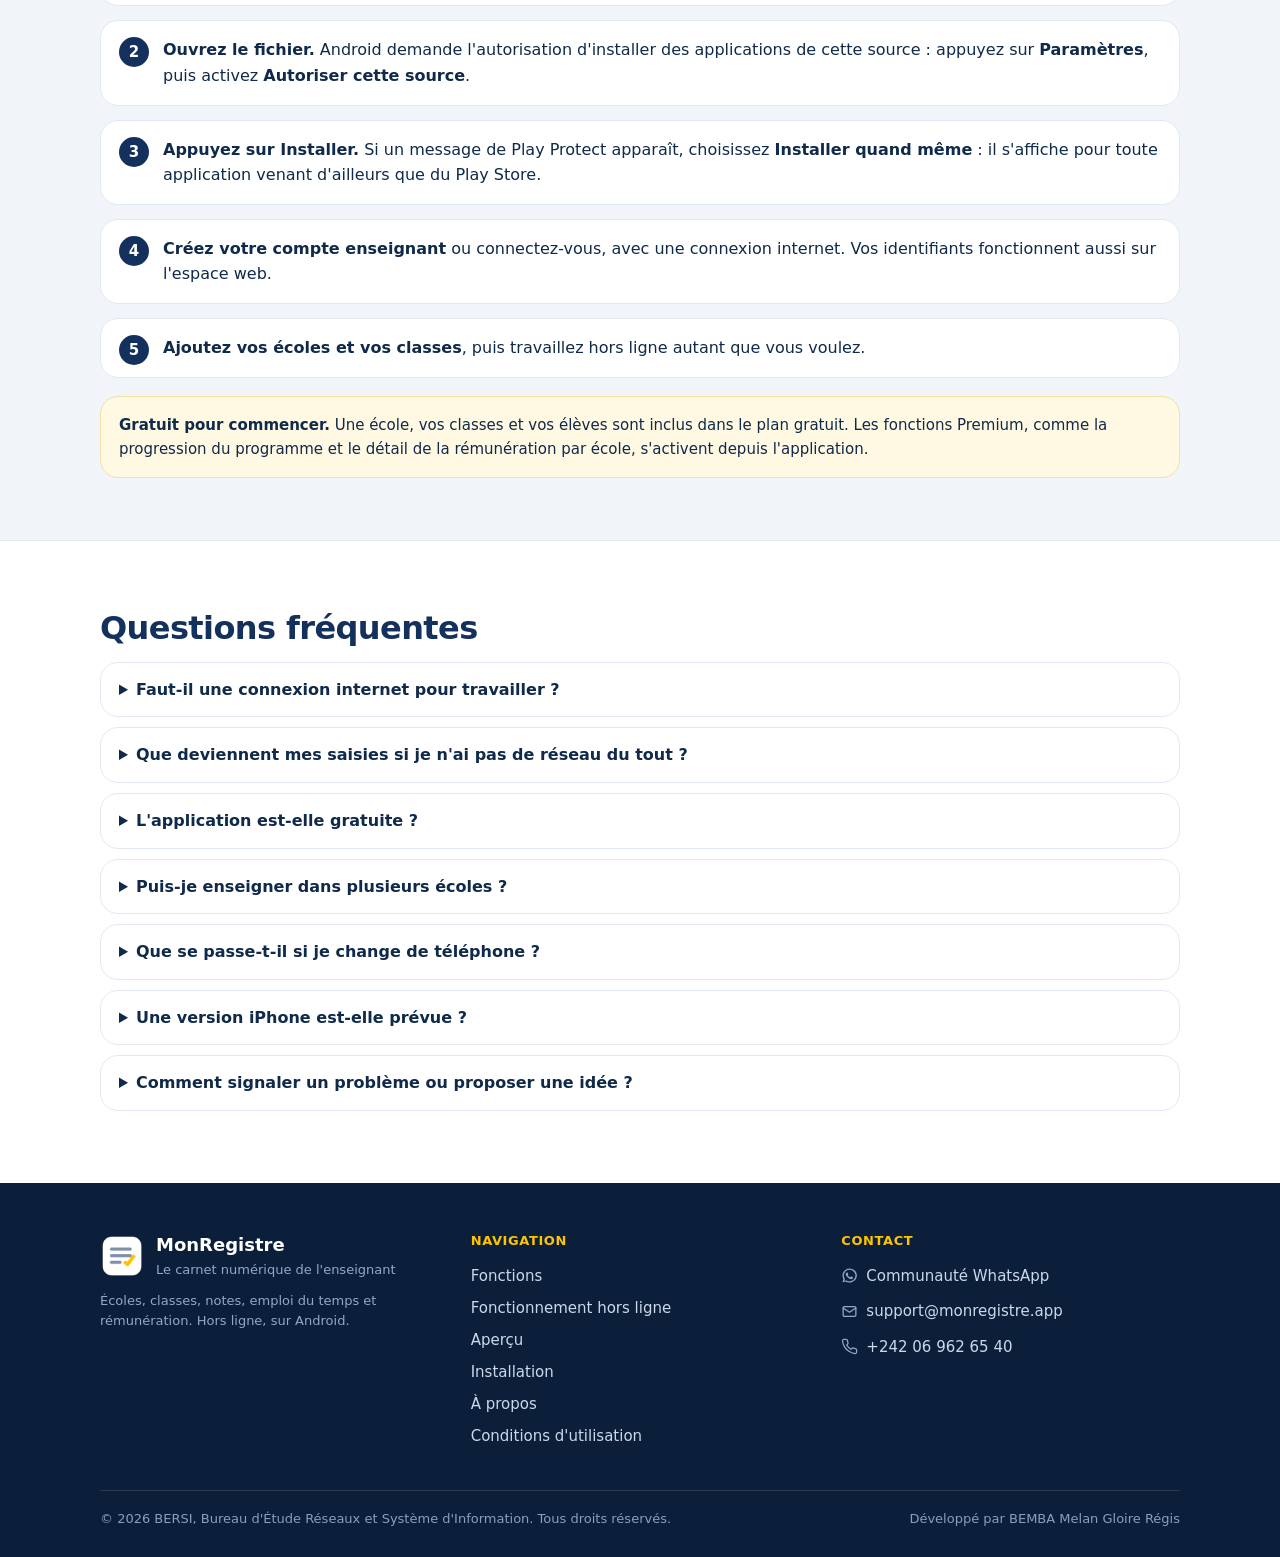
==== commit 84d81933: "Update index.html" ====
--- a/index.html
+++ b/index.html
@@ -11,211 +11,7 @@
 <meta property="og:description" content="Votre carnet de classe, enfin au même endroit. Fonctionne hors ligne, sur Android.">
 <meta property="og:image" content="assets/social.png">
 <meta property="og:type" content="website">
-<style>
-  :root {
-    --deep:   #0B1F3A;
-    --navy:   #14305C;
-    --steel:  #1E4476;
-    --yellow: #FFC400;
-    --amber:  #FFD95E;
-    --green:  #1F9D6B;
-    --ink:    #0F2A4A;
-    --grey:   #5A6B86;
-    --line:   #E2E8F2;
-    --paper:  #F1F4F9;
-    --radius: 18px;
-  }
-  * { box-sizing: border-box; }
-  body {
-    margin: 0;
-    font-family: system-ui, -apple-system, "Segoe UI", Roboto, "Helvetica Neue", Arial, sans-serif;
-    color: var(--ink);
-    background: #fff;
-    line-height: 1.6;
-  }
-  .wrap { width: min(1080px, 92vw); margin: 0 auto; }
-  a { color: var(--steel); }
-
-  /* ---------------------------------------------------------- en-tête */
-  header {
-    background: radial-gradient(120% 120% at 50% 0%, var(--steel) 0%, var(--navy) 50%, var(--deep) 100%);
-    color: #fff;
-    padding: 24px 0 72px;
-    text-align: center;
-  }
-  .nav { display: flex; align-items: center; justify-content: space-between; margin-bottom: 52px; }
-  .brand { display: flex; align-items: center; gap: 10px; font-weight: 800; letter-spacing: -.3px; }
-  .brand img { width: 34px; height: 34px; }
-  .brand b { font-weight: 800; }
-  .brand span { font-weight: 400; color: #cbd8ea; }
-  .nav-links { display: flex; align-items: center; }
-  .nav-links a { color: #cbd8ea; text-decoration: none; font-size: 15px; margin-left: 20px; }
-  .nav-links a:hover { color: #fff; }
-
-  .burger {
-    display: none; background: none; border: 1px solid rgba(255,255,255,.25);
-    border-radius: 12px; padding: 8px 10px; cursor: pointer; color: #fff; line-height: 0;
-  }
-  .burger svg { width: 24px; height: 24px; }
-  .drawer-backdrop {
-    position: fixed; inset: 0; background: rgba(11,31,58,.6);
-    opacity: 0; pointer-events: none; transition: opacity .25s ease; z-index: 40;
-  }
-  .drawer {
-    position: fixed; top: 0; right: 0; bottom: 0; width: min(78vw, 300px);
-    background: var(--navy); border-left: 1px solid rgba(255,255,255,.12);
-    transform: translateX(100%); transition: transform .28s ease; z-index: 50;
-    padding: 20px; display: flex; flex-direction: column; gap: 4px; text-align: left;
-  }
-  .drawer-head { display: flex; align-items: center; justify-content: space-between; margin-bottom: 18px; }
-  .drawer-head span { display: flex; align-items: center; gap: 10px; color: #fff; font-weight: 800; }
-  .drawer-head img { width: 32px; height: 32px; }
-  .drawer-head .burger { display: inline-flex; }
-  .drawer a {
-    display: block; color: #cbd8ea; text-decoration: none; font-size: 16px;
-    padding: 13px 12px; border-radius: 12px;
-  }
-  .drawer a:hover, .drawer a:focus { background: rgba(255,255,255,.08); color: #fff; }
-  .drawer .drawer-cta {
-    margin-top: 14px; text-align: center; font-weight: 800; color: #0B1F3A;
-    background: linear-gradient(135deg, var(--yellow), var(--amber));
-  }
-  body.menu-ouvert { overflow: hidden; }
-  body.menu-ouvert .drawer { transform: translateX(0); }
-  body.menu-ouvert .drawer-backdrop { opacity: 1; pointer-events: auto; }
-
-  .hero-logo { width: 96px; height: 96px; }
-  header h1 { font-size: clamp(32px, 5.6vw, 52px); margin: 22px 0 8px; letter-spacing: -1.2px; }
-  header h1 b { color: #fff; }
-  header .slogan { font-size: clamp(16px, 2.4vw, 19px); color: #bcd0e8; margin: 0; }
-  header .claim {
-    font-size: clamp(18px, 2.8vw, 24px); font-weight: 700; color: var(--yellow);
-    margin: 22px auto 0; max-width: 620px; line-height: 1.35;
-  }
-  header .pitch { max-width: 640px; margin: 14px auto 0; color: #a9c0dc; }
-
-  .cta { margin-top: 30px; display: flex; flex-direction: column; align-items: center; gap: 10px; }
-  .btn {
-    display: inline-flex; align-items: center; gap: 12px;
-    background: linear-gradient(135deg, var(--yellow), var(--amber));
-    color: #0B1F3A; font-weight: 800; font-size: 18px;
-    padding: 16px 32px; border-radius: 999px; text-decoration: none;
-    box-shadow: 0 10px 28px rgba(255,196,0,.28);
-  }
-  .btn:hover { filter: brightness(1.04); }
-  .btn svg { width: 22px; height: 22px; }
-  .meta { color: #9db5d2; font-size: 14px; margin: 0; }
-  .meta a { color: var(--amber); text-decoration: underline; }
-  .btn-whatsapp {
-    display: inline-flex; align-items: center; gap: 10px;
-    margin-top: 14px; padding: 12px 24px; border-radius: 999px;
-    color: #e9fff4; text-decoration: none; font-weight: 700; font-size: 15px;
-    background: rgba(37,211,102,.14); border: 1px solid rgba(37,211,102,.5);
-  }
-  .btn-whatsapp:hover { background: rgba(37,211,102,.24); color: #fff; }
-  .btn-whatsapp svg { width: 20px; height: 20px; color: #25D366; }
-
-  /* ---------------------------------------------------------- sections */
-  section { padding: 62px 0; }
-  section.alt { background: var(--paper); border-top: 1px solid var(--line); border-bottom: 1px solid var(--line); }
-  h2 { font-size: clamp(24px, 3.4vw, 32px); letter-spacing: -.6px; margin: 0 0 8px; color: var(--navy); }
-  .lead { color: var(--grey); margin: 0 0 32px; }
-
-  .grid { display: grid; gap: 16px; grid-template-columns: repeat(auto-fit, minmax(255px, 1fr)); }
-  .card { background: #fff; border: 1px solid var(--line); border-radius: var(--radius); padding: 20px; }
-  .card h3 { margin: 12px 0 6px; font-size: 17px; }
-  .card p { margin: 0; color: var(--grey); font-size: 15px; }
-  .ico { width: 44px; height: 44px; border-radius: 13px; display: grid; place-items: center; }
-  .ico svg { width: 23px; height: 23px; }
-  .ico.b { background: #E4EBF7; color: var(--steel); }
-  .ico.y { background: #FFF3CC; color: #9A7400; }
-  .ico.g { background: #DFF3EA; color: var(--green); }
-  .ico.o { background: #FDEADF; color: #C2592A; }
-
-  /* ---------------------------------------------------------- hors ligne */
-  .offline {
-    background: linear-gradient(135deg, var(--navy), var(--deep));
-    color: #fff; border-radius: 24px; padding: 34px;
-  }
-  .offline h2 { color: #fff; }
-  .offline .lead { color: #a9c0dc; }
-  .offline .badge {
-    display: inline-flex; align-items: center; gap: 8px; margin-bottom: 14px;
-    background: rgba(255,196,0,.16); color: var(--yellow);
-    border: 1px solid rgba(255,196,0,.4); border-radius: 999px;
-    padding: 6px 14px; font-size: 13px; font-weight: 700;
-    text-transform: uppercase; letter-spacing: .5px;
-  }
-  .offline .badge svg { width: 16px; height: 16px; }
-  .offline-grid { display: grid; gap: 14px; grid-template-columns: repeat(auto-fit, minmax(230px, 1fr)); margin-top: 8px; }
-  .offline-item {
-    background: rgba(255,255,255,.07); border: 1px solid rgba(255,255,255,.12);
-    border-radius: 16px; padding: 18px;
-  }
-  .offline-item h3 { margin: 0 0 6px; font-size: 16px; color: #fff; }
-  .offline-item p { margin: 0; font-size: 14.5px; color: #b9cde6; }
-  .offline-note { margin: 20px 0 0; font-size: 14.5px; color: #9db5d2; }
-
-  /* ---------------------------------------------------------- captures */
-  .shots { display: flex; gap: 18px; overflow-x: auto; padding: 4px 2px 12px; scroll-snap-type: x mandatory; }
-  .shots figure { margin: 0; flex: 0 0 auto; width: 232px; scroll-snap-align: center; }
-  .shots img {
-    width: 100%; border-radius: 20px; border: 1px solid var(--line); display: block;
-    box-shadow: 0 8px 24px rgba(15,42,74,.10);
-  }
-  .shots figcaption { font-size: 13px; color: var(--grey); margin-top: 10px; text-align: center; }
-
-  /* ---------------------------------------------------------- étapes */
-  ol.steps { counter-reset: step; list-style: none; padding: 0; margin: 0; display: grid; gap: 14px; }
-  ol.steps li {
-    counter-increment: step; position: relative; padding: 16px 18px 16px 62px;
-    background: #fff; border: 1px solid var(--line); border-radius: var(--radius);
-  }
-  ol.steps li::before {
-    content: counter(step); position: absolute; left: 18px; top: 16px;
-    width: 30px; height: 30px; border-radius: 50%; background: var(--navy); color: #fff;
-    display: grid; place-items: center; font-weight: 700; font-size: 15px;
-  }
-  .note {
-    margin-top: 18px; padding: 16px 18px; border-radius: var(--radius);
-    background: #FFF8E3; border: 1px solid #F3E0A8; font-size: 15px;
-  }
-
-  details { border: 1px solid var(--line); border-radius: var(--radius); padding: 14px 18px; background: #fff; margin-bottom: 10px; }
-  details[open] { border-color: #C9D7EB; }
-  summary { cursor: pointer; font-weight: 600; }
-  details p { color: var(--grey); margin: 10px 0 0; }
-
-  /* ---------------------------------------------------------- pied de page */
-  footer { background: var(--deep); color: #a9c0dc; padding: 48px 0 28px; font-size: 15px; }
-  footer a { color: #cbd8ea; text-decoration: none; }
-  footer a:hover { color: #fff; }
-  .foot-grid { display: grid; gap: 32px; grid-template-columns: repeat(auto-fit, minmax(230px, 1fr)); align-items: start; }
-  .foot-brand { display: flex; align-items: center; gap: 12px; margin-bottom: 10px; }
-  .foot-brand img { width: 44px; height: 44px; }
-  .foot-brand b { color: #fff; font-size: 18px; }
-  .foot-brand span { display: block; font-size: 13px; color: #90a9c8; }
-  .foot-col h4 {
-    margin: 0 0 12px; font-size: 13px; letter-spacing: .6px; text-transform: uppercase;
-    color: var(--yellow); font-weight: 700;
-  }
-  .foot-col ul { list-style: none; margin: 0; padding: 0; }
-  .foot-col li { margin-bottom: 8px; }
-  .foot-col li span { display: inline-flex; align-items: center; gap: 8px; }
-  .foot-col svg { width: 17px; height: 17px; flex: none; color: #90a9c8; }
-  .foot-bottom {
-    margin-top: 34px; padding-top: 18px; border-top: 1px solid rgba(255,255,255,.12);
-    display: flex; flex-wrap: wrap; gap: 10px; justify-content: space-between;
-    font-size: 13px; color: #87a0bf;
-  }
-
-  @media (max-width: 760px) {
-    .nav-links { display: none; }
-    .nav > .burger { display: inline-flex; }
-    .nav { margin-bottom: 34px; }
-    .offline { padding: 24px; border-radius: 20px; }
-  }
-</style>
+<link rel="stylesheet" href="assets/style.css">
 </head>
 <body>
 
@@ -228,7 +24,7 @@
         <a href="#hors-ligne">Hors ligne</a>
         <a href="#apercu">Aperçu</a>
         <a href="#installer">Installation</a>
-        <a href="https://monregistre-backend.onrender.com/dashboard/a-propos">À propos</a>
+        <a href="a-propos.html">À propos</a>
       </span>
       <button class="burger" id="burger" aria-label="Ouvrir le menu" aria-expanded="false" aria-controls="drawer">
         <svg viewBox="0 0 24 24" fill="none" stroke="currentColor" stroke-width="2" stroke-linecap="round">
@@ -248,12 +44,13 @@
     </p>
 
     <div class="cta">
-      <a class="btn" id="download"
-         href="https://github.com/melangloirebemba-sudo/monregistre-backend/releases/download/V1.1.9/MonRegistre.apk">
+      <!-- Lien permanent vers la dernière release : GitHub redirige toujours vers son fichier MonRegistre.apk -->
+      <a class="btn" id="download" data-telechargement
+         href="https://github.com/melangloirebemba-sudo/monregistre-web/releases/latest/download/MonRegistre.apk">
         <svg viewBox="0 0 24 24" fill="currentColor" aria-hidden="true"><path d="M12 3v10.6l3.3-3.3 1.4 1.4L12 17.4l-4.7-5.7 1.4-1.4 3.3 3.3V3h2zM5 19h14v2H5v-2z"/></svg>
         Télécharger l'application
       </a>
-      <p class="meta" id="release-info">Version 1.1.9 pour Android, gratuite pour commencer</p>
+      <p class="meta" id="release-info">Dernière version pour Android, gratuite pour commencer</p>
 
       <a class="btn-whatsapp"
          href="https://chat.whatsapp.com/EX14AOy8iLE2uWjXJ4knBV?s=cl&amp;p=a&amp;mlu=4&amp;ilr=4&amp;iam=2"
@@ -282,11 +79,11 @@
   <a href="#apercu">Aperçu</a>
   <a href="#installer">Installation</a>
   <a href="#questions">Questions fréquentes</a>
-  <a href="https://monregistre-backend.onrender.com/dashboard/a-propos">À propos</a>
-  <a href="https://monregistre-backend.onrender.com/dashboard/conditions">Conditions d'utilisation</a>
+  <a href="a-propos.html">À propos</a>
+  <a href="conditions.html">Conditions d'utilisation</a>
   <a href="https://chat.whatsapp.com/EX14AOy8iLE2uWjXJ4knBV?s=cl&amp;p=a&amp;mlu=4&amp;ilr=4&amp;iam=2" target="_blank" rel="noopener">Communauté WhatsApp</a>
-  <a class="drawer-cta"
-     href="https://github.com/melangloirebemba-sudo/monregistre-backend/releases/download/V1.1.9/MonRegistre.apk">
+  <a class="drawer-cta" data-telechargement
+     href="https://github.com/melangloirebemba-sudo/monregistre-web/releases/latest/download/MonRegistre.apk">
     Télécharger l'application
   </a>
 </aside>
@@ -500,8 +297,8 @@
           <li><a href="#hors-ligne">Fonctionnement hors ligne</a></li>
           <li><a href="#apercu">Aperçu</a></li>
           <li><a href="#installer">Installation</a></li>
-          <li><a href="https://monregistre-backend.onrender.com/dashboard/a-propos">À propos</a></li>
-          <li><a href="https://monregistre-backend.onrender.com/dashboard/conditions">Conditions d'utilisation</a></li>
+          <li><a href="a-propos.html">À propos</a></li>
+          <li><a href="conditions.html">Conditions d'utilisation</a></li>
         </ul>
       </div>
 
@@ -539,48 +336,33 @@
 </footer>
 
 <script>
-  // Version, taille et date réelles de la dernière release GitHub.
+  // Téléchargement toujours à jour : les boutons pointent sur « releases/latest/download/MonRegistre.apk »,
+  // que GitHub redirige vers la dernière release publiée (même sans ce script). Ce script ajoute seulement
+  // la version, la taille et la date de cette dernière release sous le bouton.
   (async () => {
-    const repo = 'melangloirebemba-sudo/monregistre-backend';
+    const repo = 'melangloirebemba-sudo/monregistre-web';
     try {
       const r = await fetch(`https://api.github.com/repos/${repo}/releases/latest`);
       if (!r.ok) return;
       const data = await r.json();
-      const apk = (data.assets || []).find(a => a.name.toLowerCase() === 'monregistre.apk');
+      const apks = (data.assets || []).filter(a => a.name.toLowerCase().endsWith('.apk'));
+      const apk = apks.find(a => a.name.toLowerCase() === 'monregistre.apk') || apks[0];
       if (!apk) return;
-      document.getElementById('download').href = apk.browser_download_url;
-      const mo = (apk.size / 1048576).toFixed(0);
-      const date = new Date(data.published_at).toLocaleDateString('fr-FR');
+      // Fichier portant un autre nom que MonRegistre.apk : lien direct vers celui-ci
+      if (apk.name.toLowerCase() !== 'monregistre.apk') {
+        document.querySelectorAll('[data-telechargement]').forEach(a => { a.href = apk.browser_download_url; });
+      }
+      const version = String(data.tag_name || '').replace(/^v/i, '');
+      const mo = Math.round(apk.size / 1048576);
+      const date = new Date(data.published_at).toLocaleDateString('fr-FR', { day: 'numeric', month: 'long', year: 'numeric' });
       document.getElementById('release-info').textContent =
-        `Version ${data.tag_name}, ${mo} Mo, publiée le ${date}, pour Android`;
+        `Version ${version} · ${mo} Mo · publiée le ${date} · pour Android`;
     } catch (e) {
-      /* hors ligne ou API indisponible : on garde le texte par défaut */
+      /* hors ligne ou API indisponible : le bouton fonctionne quand même, on garde le texte par défaut */
     }
   })();
 </script>
 
-<script>
-  // Menu latéral sur petit écran.
-  (() => {
-    const corps = document.body;
-    const ouvrir = document.getElementById('burger');
-    const fermer = document.getElementById('drawer-close');
-    const fond = document.getElementById('drawer-backdrop');
-    const panneau = document.getElementById('drawer');
-
-    const basculer = (ouvert) => {
-      corps.classList.toggle('menu-ouvert', ouvert);
-      ouvrir.setAttribute('aria-expanded', String(ouvert));
-    };
-
-    ouvrir.addEventListener('click', () => basculer(true));
-    fermer.addEventListener('click', () => basculer(false));
-    fond.addEventListener('click', () => basculer(false));
-    panneau.querySelectorAll('a').forEach((lien) => lien.addEventListener('click', () => basculer(false)));
-    document.addEventListener('keydown', (e) => {
-      if (e.key === 'Escape') basculer(false);
-    });
-  })();
-</script>
+<script src="assets/menu.js"></script>
 </body>
 </html>
--- a/assets/style.css
+++ b/assets/style.css
@@ -0,0 +1,245 @@
+  :root {
+    --deep:   #0B1F3A;
+    --navy:   #14305C;
+    --steel:  #1E4476;
+    --yellow: #FFC400;
+    --amber:  #FFD95E;
+    --green:  #1F9D6B;
+    --ink:    #0F2A4A;
+    --grey:   #5A6B86;
+    --line:   #E2E8F2;
+    --paper:  #F1F4F9;
+    --radius: 18px;
+  }
+  * { box-sizing: border-box; }
+  body {
+    margin: 0;
+    font-family: system-ui, -apple-system, "Segoe UI", Roboto, "Helvetica Neue", Arial, sans-serif;
+    color: var(--ink);
+    background: #fff;
+    line-height: 1.6;
+  }
+  .wrap { width: min(1080px, 92vw); margin: 0 auto; }
+  a { color: var(--steel); }
+
+  /* ---------------------------------------------------------- en-tête */
+  header {
+    background: radial-gradient(120% 120% at 50% 0%, var(--steel) 0%, var(--navy) 50%, var(--deep) 100%);
+    color: #fff;
+    padding: 24px 0 72px;
+    text-align: center;
+  }
+  .nav { display: flex; align-items: center; justify-content: space-between; margin-bottom: 52px; }
+  .brand { display: flex; align-items: center; gap: 10px; font-weight: 800; letter-spacing: -.3px; }
+  .brand img { width: 34px; height: 34px; }
+  .brand b { font-weight: 800; }
+  .brand span { font-weight: 400; color: #cbd8ea; }
+  .nav-links { display: flex; align-items: center; }
+  .nav-links a { color: #cbd8ea; text-decoration: none; font-size: 15px; margin-left: 20px; }
+  .nav-links a:hover { color: #fff; }
+
+  .burger {
+    display: none; background: none; border: 1px solid rgba(255,255,255,.25);
+    border-radius: 12px; padding: 8px 10px; cursor: pointer; color: #fff; line-height: 0;
+  }
+  .burger svg { width: 24px; height: 24px; }
+  .drawer-backdrop {
+    position: fixed; inset: 0; background: rgba(11,31,58,.6);
+    opacity: 0; pointer-events: none; transition: opacity .25s ease; z-index: 40;
+  }
+  .drawer {
+    position: fixed; top: 0; right: 0; bottom: 0; width: min(78vw, 300px);
+    background: var(--navy); border-left: 1px solid rgba(255,255,255,.12);
+    transform: translateX(100%); transition: transform .28s ease; z-index: 50;
+    padding: 20px; display: flex; flex-direction: column; gap: 4px; text-align: left;
+  }
+  .drawer-head { display: flex; align-items: center; justify-content: space-between; margin-bottom: 18px; }
+  .drawer-head span { display: flex; align-items: center; gap: 10px; color: #fff; font-weight: 800; }
+  .drawer-head img { width: 32px; height: 32px; }
+  .drawer-head .burger { display: inline-flex; }
+  .drawer a {
+    display: block; color: #cbd8ea; text-decoration: none; font-size: 16px;
+    padding: 13px 12px; border-radius: 12px;
+  }
+  .drawer a:hover, .drawer a:focus { background: rgba(255,255,255,.08); color: #fff; }
+  .drawer .drawer-cta {
+    margin-top: 14px; text-align: center; font-weight: 800; color: #0B1F3A;
+    background: linear-gradient(135deg, var(--yellow), var(--amber));
+  }
+  body.menu-ouvert { overflow: hidden; }
+  body.menu-ouvert .drawer { transform: translateX(0); }
+  body.menu-ouvert .drawer-backdrop { opacity: 1; pointer-events: auto; }
+
+  .hero-logo { width: 96px; height: 96px; }
+  header h1 { font-size: clamp(32px, 5.6vw, 52px); margin: 22px 0 8px; letter-spacing: -1.2px; }
+  header h1 b { color: #fff; }
+  header .slogan { font-size: clamp(16px, 2.4vw, 19px); color: #bcd0e8; margin: 0; }
+  header .claim {
+    font-size: clamp(18px, 2.8vw, 24px); font-weight: 700; color: var(--yellow);
+    margin: 22px auto 0; max-width: 620px; line-height: 1.35;
+  }
+  header .pitch { max-width: 640px; margin: 14px auto 0; color: #a9c0dc; }
+
+  .cta { margin-top: 30px; display: flex; flex-direction: column; align-items: center; gap: 10px; }
+  .btn {
+    display: inline-flex; align-items: center; gap: 12px;
+    background: linear-gradient(135deg, var(--yellow), var(--amber));
+    color: #0B1F3A; font-weight: 800; font-size: 18px;
+    padding: 16px 32px; border-radius: 999px; text-decoration: none;
+    box-shadow: 0 10px 28px rgba(255,196,0,.28);
+  }
+  .btn:hover { filter: brightness(1.04); }
+  .btn svg { width: 22px; height: 22px; }
+  .meta { color: #9db5d2; font-size: 14px; margin: 0; }
+  .meta a { color: var(--amber); text-decoration: underline; }
+  .btn-whatsapp {
+    display: inline-flex; align-items: center; gap: 10px;
+    margin-top: 14px; padding: 12px 24px; border-radius: 999px;
+    color: #e9fff4; text-decoration: none; font-weight: 700; font-size: 15px;
+    background: rgba(37,211,102,.14); border: 1px solid rgba(37,211,102,.5);
+  }
+  .btn-whatsapp:hover { background: rgba(37,211,102,.24); color: #fff; }
+  .btn-whatsapp svg { width: 20px; height: 20px; color: #25D366; }
+
+  /* ---------------------------------------------------------- sections */
+  section { padding: 62px 0; }
+  section.alt { background: var(--paper); border-top: 1px solid var(--line); border-bottom: 1px solid var(--line); }
+  h2 { font-size: clamp(24px, 3.4vw, 32px); letter-spacing: -.6px; margin: 0 0 8px; color: var(--navy); }
+  .lead { color: var(--grey); margin: 0 0 32px; }
+
+  .grid { display: grid; gap: 16px; grid-template-columns: repeat(auto-fit, minmax(255px, 1fr)); }
+  .card { background: #fff; border: 1px solid var(--line); border-radius: var(--radius); padding: 20px; }
+  .card h3 { margin: 12px 0 6px; font-size: 17px; }
+  .card p { margin: 0; color: var(--grey); font-size: 15px; }
+  .ico { width: 44px; height: 44px; border-radius: 13px; display: grid; place-items: center; }
+  .ico svg { width: 23px; height: 23px; }
+  .ico.b { background: #E4EBF7; color: var(--steel); }
+  .ico.y { background: #FFF3CC; color: #9A7400; }
+  .ico.g { background: #DFF3EA; color: var(--green); }
+  .ico.o { background: #FDEADF; color: #C2592A; }
+
+  /* ---------------------------------------------------------- hors ligne */
+  .offline {
+    background: linear-gradient(135deg, var(--navy), var(--deep));
+    color: #fff; border-radius: 24px; padding: 34px;
+  }
+  .offline h2 { color: #fff; }
+  .offline .lead { color: #a9c0dc; }
+  .offline .badge {
+    display: inline-flex; align-items: center; gap: 8px; margin-bottom: 14px;
+    background: rgba(255,196,0,.16); color: var(--yellow);
+    border: 1px solid rgba(255,196,0,.4); border-radius: 999px;
+    padding: 6px 14px; font-size: 13px; font-weight: 700;
+    text-transform: uppercase; letter-spacing: .5px;
+  }
+  .offline .badge svg { width: 16px; height: 16px; }
+  .offline-grid { display: grid; gap: 14px; grid-template-columns: repeat(auto-fit, minmax(230px, 1fr)); margin-top: 8px; }
+  .offline-item {
+    background: rgba(255,255,255,.07); border: 1px solid rgba(255,255,255,.12);
+    border-radius: 16px; padding: 18px;
+  }
+  .offline-item h3 { margin: 0 0 6px; font-size: 16px; color: #fff; }
+  .offline-item p { margin: 0; font-size: 14.5px; color: #b9cde6; }
+  .offline-note { margin: 20px 0 0; font-size: 14.5px; color: #9db5d2; }
+
+  /* ---------------------------------------------------------- captures */
+  .shots { display: flex; gap: 18px; overflow-x: auto; padding: 4px 2px 12px; scroll-snap-type: x mandatory; }
+  .shots figure { margin: 0; flex: 0 0 auto; width: 232px; scroll-snap-align: center; }
+  .shots img {
+    width: 100%; border-radius: 20px; border: 1px solid var(--line); display: block;
+    box-shadow: 0 8px 24px rgba(15,42,74,.10);
+  }
+  .shots figcaption { font-size: 13px; color: var(--grey); margin-top: 10px; text-align: center; }
+
+  /* ---------------------------------------------------------- étapes */
+  ol.steps { counter-reset: step; list-style: none; padding: 0; margin: 0; display: grid; gap: 14px; }
+  ol.steps li {
+    counter-increment: step; position: relative; padding: 16px 18px 16px 62px;
+    background: #fff; border: 1px solid var(--line); border-radius: var(--radius);
+  }
+  ol.steps li::before {
+    content: counter(step); position: absolute; left: 18px; top: 16px;
+    width: 30px; height: 30px; border-radius: 50%; background: var(--navy); color: #fff;
+    display: grid; place-items: center; font-weight: 700; font-size: 15px;
+  }
+  .note {
+    margin-top: 18px; padding: 16px 18px; border-radius: var(--radius);
+    background: #FFF8E3; border: 1px solid #F3E0A8; font-size: 15px;
+  }
+
+  details { border: 1px solid var(--line); border-radius: var(--radius); padding: 14px 18px; background: #fff; margin-bottom: 10px; }
+  details[open] { border-color: #C9D7EB; }
+  summary { cursor: pointer; font-weight: 600; }
+  details p { color: var(--grey); margin: 10px 0 0; }
+
+  /* ---------------------------------------------------------- pied de page */
+  footer { background: var(--deep); color: #a9c0dc; padding: 48px 0 28px; font-size: 15px; }
+  footer a { color: #cbd8ea; text-decoration: none; }
+  footer a:hover { color: #fff; }
+  .foot-grid { display: grid; gap: 32px; grid-template-columns: repeat(auto-fit, minmax(230px, 1fr)); align-items: start; }
+  .foot-brand { display: flex; align-items: center; gap: 12px; margin-bottom: 10px; }
+  .foot-brand img { width: 44px; height: 44px; }
+  .foot-brand b { color: #fff; font-size: 18px; }
+  .foot-brand span { display: block; font-size: 13px; color: #90a9c8; }
+  .foot-col h4 {
+    margin: 0 0 12px; font-size: 13px; letter-spacing: .6px; text-transform: uppercase;
+    color: var(--yellow); font-weight: 700;
+  }
+  .foot-col ul { list-style: none; margin: 0; padding: 0; }
+  .foot-col li { margin-bottom: 8px; }
+  .foot-col li span { display: inline-flex; align-items: center; gap: 8px; }
+  .foot-col svg { width: 17px; height: 17px; flex: none; color: #90a9c8; }
+  .foot-bottom {
+    margin-top: 34px; padding-top: 18px; border-top: 1px solid rgba(255,255,255,.12);
+    display: flex; flex-wrap: wrap; gap: 10px; justify-content: space-between;
+    font-size: 13px; color: #87a0bf;
+  }
+
+  @media (max-width: 760px) {
+    .nav-links { display: none; }
+    .nav > .burger { display: inline-flex; }
+    .nav { margin-bottom: 34px; }
+    .offline { padding: 24px; border-radius: 20px; }
+  }
+/* ------------------------------------------- pages intérieures */
+header.mini { padding-bottom: 46px; }
+header.mini h1 { font-size: clamp(27px, 4.4vw, 40px); margin: 16px 0 6px; }
+header.mini .maj { font-size: 14px; color: #9db5d2; margin: 0; }
+.retour {
+  display: inline-flex; align-items: center; gap: 8px; margin-top: 22px;
+  color: #cbd8ea; text-decoration: none; font-size: 15px;
+  border: 1px solid rgba(255,255,255,.25); border-radius: 999px; padding: 9px 20px;
+}
+.retour:hover { background: rgba(255,255,255,.08); color: #fff; }
+.retour svg { width: 17px; height: 17px; }
+
+.doc { width: min(780px, 92vw); margin: 0 auto; padding: 56px 0 64px; }
+.doc h2 {
+  font-size: 21px; margin: 38px 0 10px; padding-top: 22px;
+  border-top: 1px solid var(--line);
+}
+.doc h2:first-of-type { border-top: 0; padding-top: 0; margin-top: 0; }
+.doc p { margin: 0 0 12px; }
+.doc ul { margin: 0 0 12px; padding-left: 22px; }
+.doc li { margin-bottom: 7px; }
+.doc .chapeau { color: var(--grey); font-size: 16.5px; }
+.doc .encadre {
+  background: var(--paper); border: 1px solid var(--line);
+  border-radius: var(--radius); padding: 18px 20px; margin: 0 0 28px;
+}
+.doc .encadre p:last-child { margin-bottom: 0; }
+.sommaire { margin: 0 0 34px; }
+.sommaire ol { columns: 2; column-gap: 28px; padding-left: 20px; margin: 0; font-size: 15px; }
+.sommaire li { margin-bottom: 5px; }
+.sommaire a { color: var(--steel); text-decoration: none; }
+.sommaire a:hover { text-decoration: underline; }
+
+.fiche { display: grid; gap: 14px; grid-template-columns: repeat(auto-fit, minmax(230px, 1fr)); margin: 0 0 28px; }
+.fiche .card h3 { margin-top: 0; }
+.signature { display: flex; gap: 16px; align-items: flex-start; }
+.signature .pastille {
+  width: 52px; height: 52px; flex: none; border-radius: 16px;
+  background: var(--navy); color: var(--yellow);
+  display: grid; place-items: center; font-weight: 800; font-size: 19px;
+}
+@media (max-width: 620px) { .sommaire ol { columns: 1; } }
